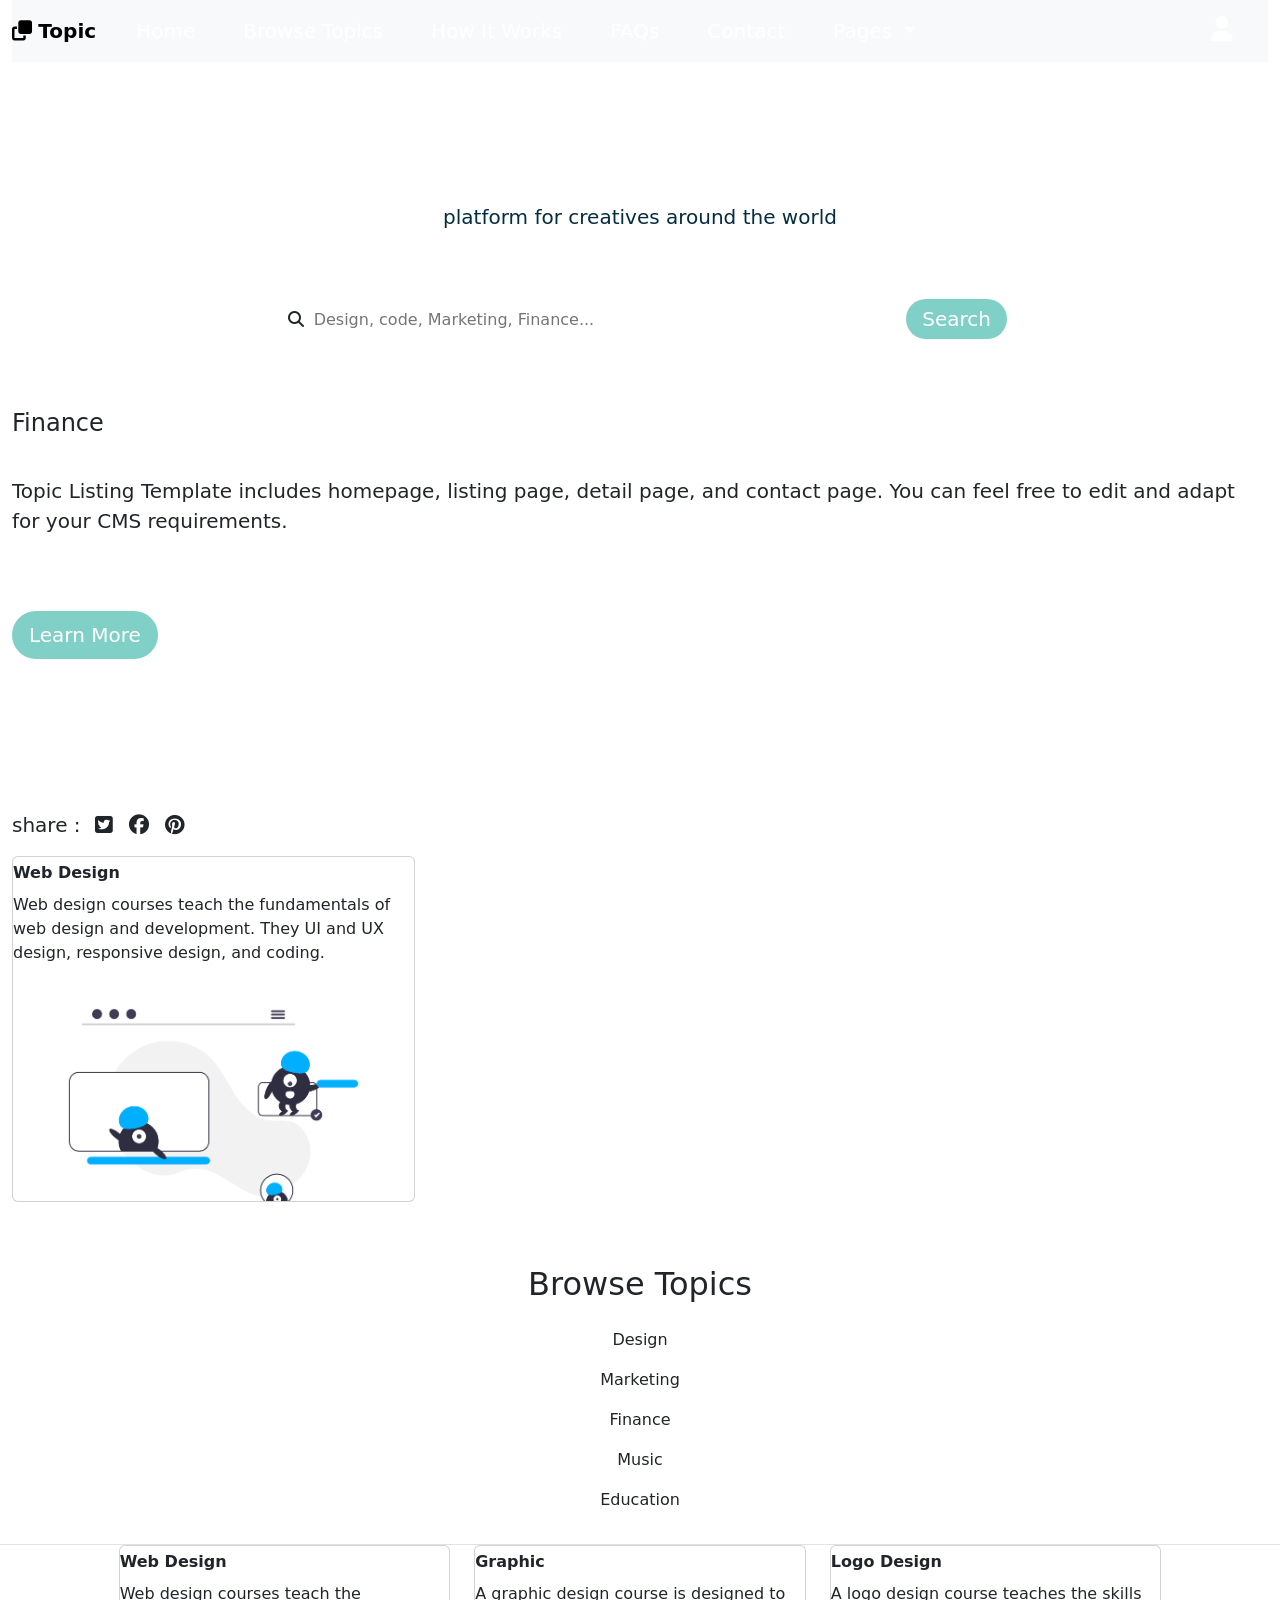
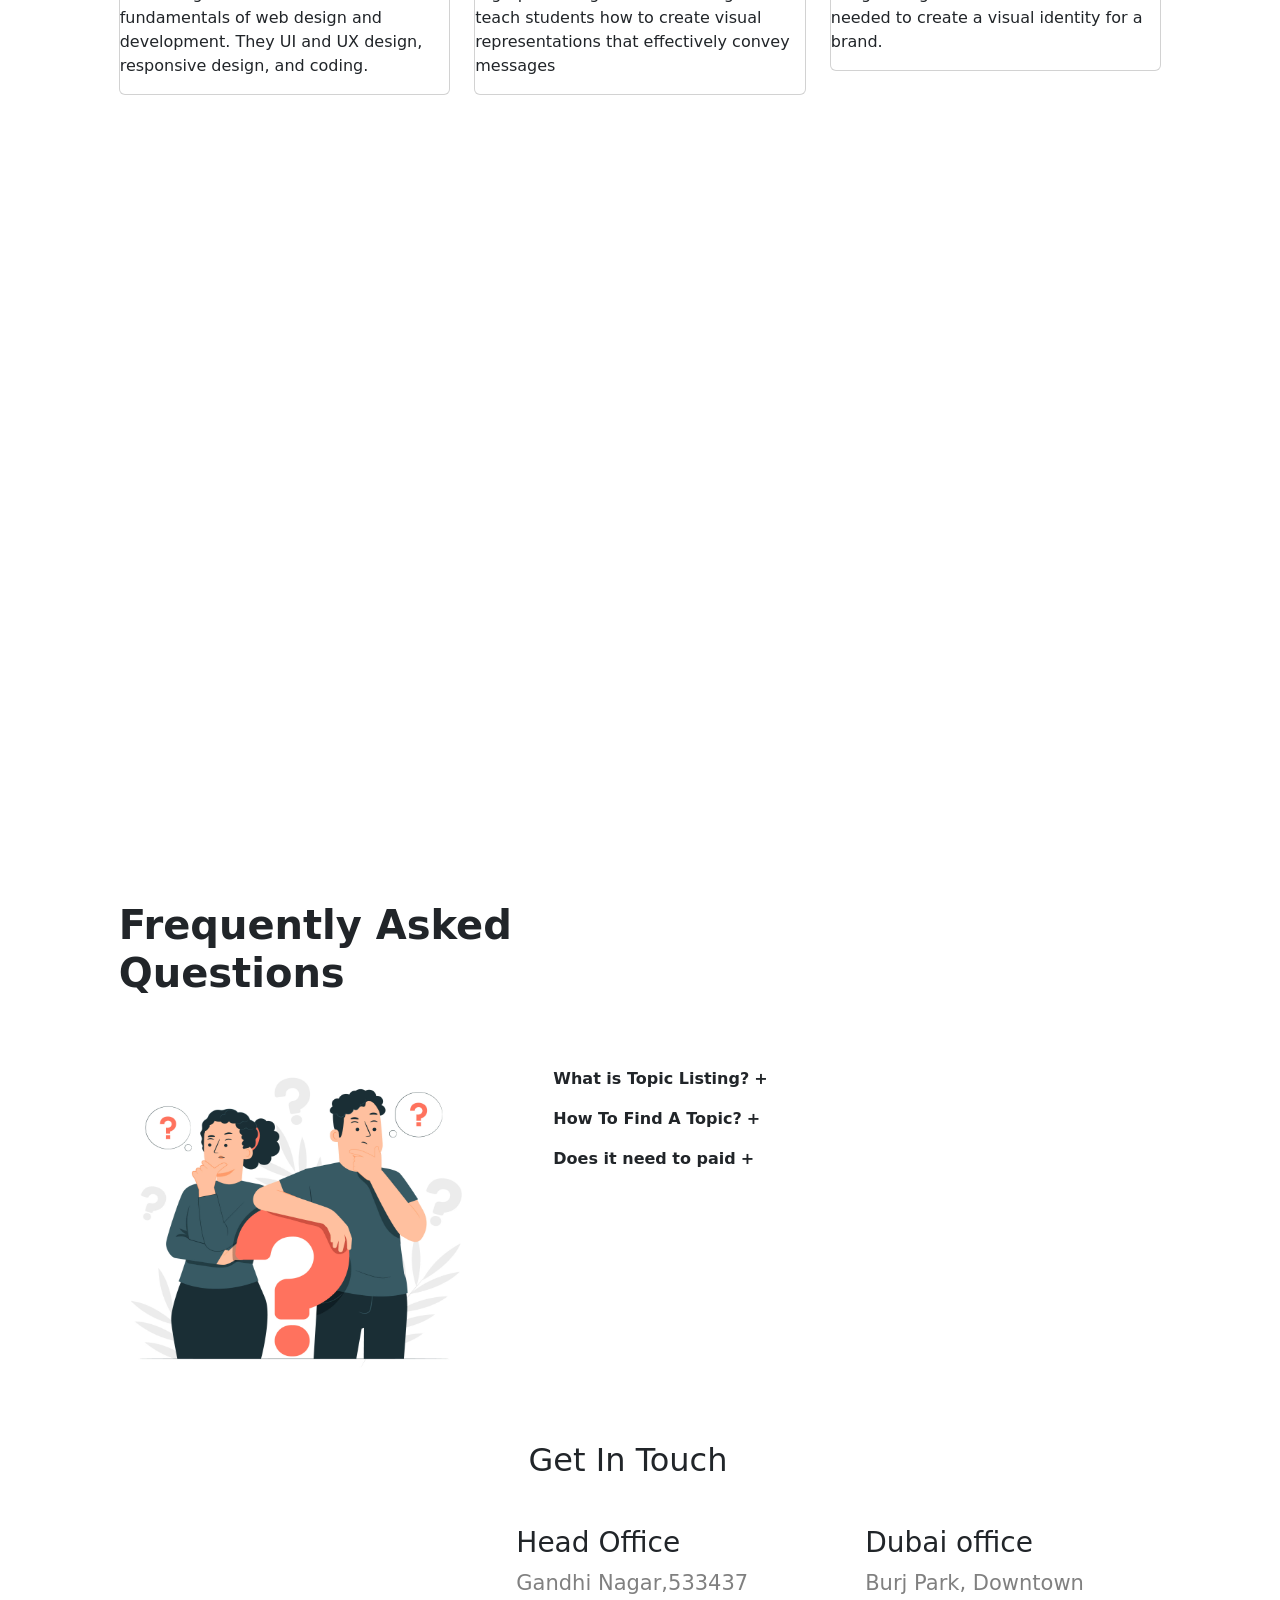
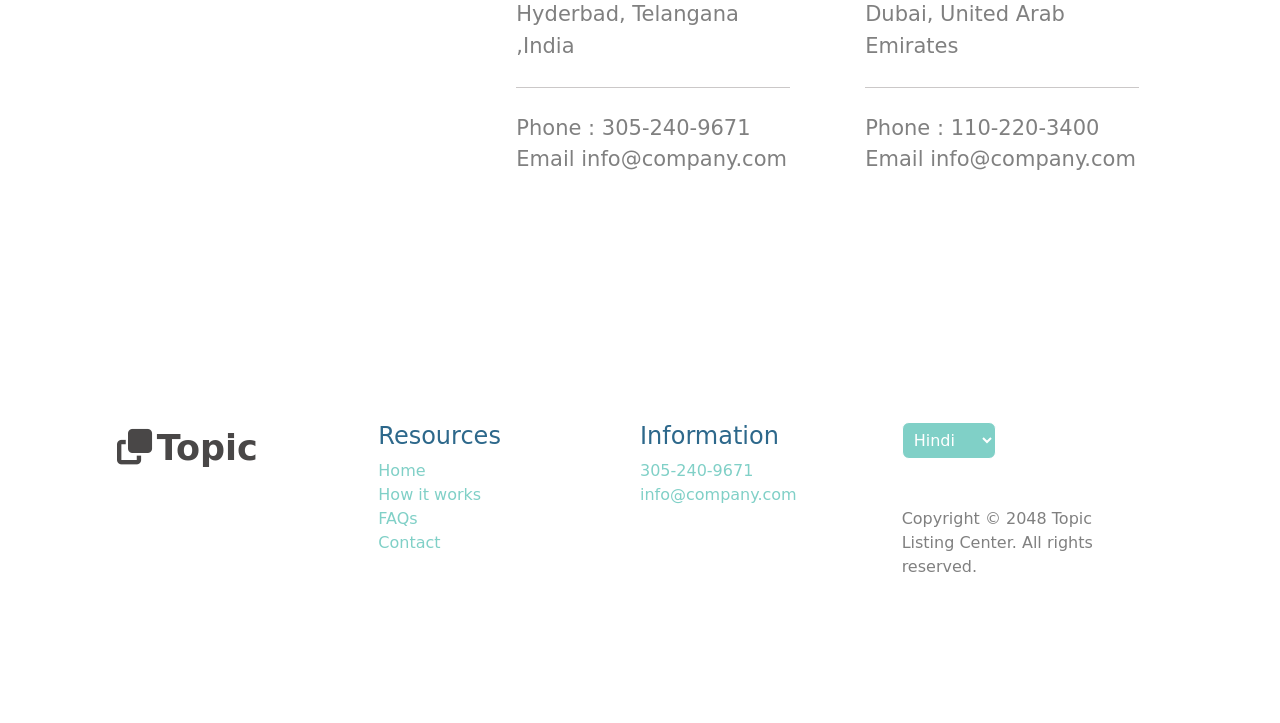
==== index.html @ e9207914 "Initial commit" ====
<!DOCTYPE html>
<html lang="en">

<head>
    <meta charset="UTF-8">
    <meta name="viewport" content="width=device-width, initial-scale=1.0">
    <title>Topic Listing website</title>
    <link rel="stylesheet" href="https://cdnjs.cloudflare.com/ajax/libs/font-awesome/6.7.2/css/all.min.css"
        integrity="sha512-Evv84Mr4kqVGRNSgIGL/F/aIDqQb7xQ2vcrdIwxfjThSH8CSR7PBEakCr51Ck+w+/U6swU2Im1vVX0SVk9ABhg=="
        crossorigin="anonymous" referrerpolicy="no-referrer" />
    <link href="https://cdn.jsdelivr.net/npm/bootstrap@5.0.2/dist/css/bootstrap.min.css" rel="stylesheet"
        integrity="sha384-EVSTQN3/azprG1Anm3QDgpJLIm9Nao0Yz1ztcQTwFspd3yD65VohhpuuCOmLASjC" crossorigin="anonymous">
    <script src="https://cdn.jsdelivr.net/npm/bootstrap@5.0.2/dist/js/bootstrap.bundle.min.js"
        integrity="sha384-MrcW6ZMFYlzcLA8Nl+NtUVF0sA7MsXsP1UyJoMp4YLEuNSfAP+JcXn/tWtIaxVXM"
        crossorigin="anonymous"></script>
    <link rel="stylesheet" href="./css/style.css">
</head>

<body>
    <div class="container-fluid">
        <nav class="navbar navbar-expand-lg navbar-light bg-light navv ">
            <!-- <div class="container-fluid"> -->
            <a class="navbar-brand icon" href="#"><i class="fa-solid fa-clone"></i> <b>Topic</b></a>
            <button class="navbar-toggler" type="button" data-bs-toggle="collapse"
                data-bs-target="#navbarSupportedContent" aria-controls="navbarSupportedContent" aria-expanded="false"
                aria-label="Toggle navigation">
                <span class="navbar-toggler-icon"></span>
            </button>
            <div class="collapse navbar-collapse" id="navbarSupportedContent">
                <ul class="navbar-nav me-auto mb-2 mb-lg-0" style="margin-right: 0;">
                    <li class="nav-item">
                        <a class="nav-link active mx-3 text-white fs-5" aria-current="page" href="#home">Home</a>
                    </li>
                    <li class="nav-item">
                        <a class="nav-link active mx-3 text-white fs-5" aria-current="page" href="#browse_topic">Browse Topics</a>
                    </li>
                    <li class="nav-item">
                        <a class="nav-link active mx-3 text-white fs-5" aria-current="page" href="#how_does_it_works">How It Works</a>
                    </li>
                    <li class="nav-item">
                        <a class="nav-link active mx-3 text-white fs-5" aria-current="page" href="#FAQs">FAQs</a>
                    </li>
                    <li class="nav-item">
                        <a class="nav-link active mx-3 text-white fs-5" aria-current="page" href="#get_in_touch">Contact</a>
                    </li>
                    <li class="nav-item dropdown">
                        <a class="nav-link dropdown-toggle mx-3 text-white fs-5" href="#" id="navbarDropdown"
                            role="button" data-bs-toggle="dropdown" aria-expanded="false">
                            Pages
                        </a>
                        <ul class="dropdown-menu" aria-labelledby="navbarDropdown"  >
                            <li ><a class="dropdown-item" href="./Topics_listing_page.html"style="color: gray;">Topics listing</a></li>
                            <li><a class="dropdown-item" href="./contact_page.html" style="color: gray;">Contact Form</a></li>
                            <!-- <li>
                                <hr class="dropdown-divider">
                            </li> -->

                        </ul>
                    </li>
                    <!-- <li class="nav-item" style="margin-right: -10%;">
                        <a class="nav-link active" id="profile" aria-current="page" href="#"><i
                                class="fa-solid fa-user"></i></a>
                    </li> -->
                </ul>
                <!-- <a href="./loginpage.html" style="margin-right: 3%;"><button style="background-color: white; border: 1px solid #58a49b; color:#58a49b; border-radius: 5px; width: 140%;">Login</button></a> -->
                <a href="./signuppage.html" style="margin-right: 3%;"><i style="  color:white; border-radius: 50%; font-size: 25px; margin-top: 3%;" class="fa-solid fa-user profilee" ></i></a>
            </div>
            <!-- </div> -->

        </nav>

        <!-- section1 -->
        <div class="sec1" id="home">
            <div class="sec11">
                <h1 style="font-size: 60px;padding-top:5%;font-weight: 700;text-align: center;color: white;">
                    Discover.Learn.Enjoy</h1>
                <h5 style="text-align: center; margin-bottom: 5%;color: #052d40;">platform for creatives around the
                    world
                </h5>
                <center>
                    <div
                        style="width:60%; border-radius: 50px; display: flex; border: none; background-color: white; padding: 0.2%; align-items: center;">
                        <i class="fa-solid fa-magnifying-glass" style="padding-left: 3%; margin-right:1% ;"></i>
                        <input type="search" style="width:90%; height:50px; border-radius: 50px; border: none; outline: none;"
                            placeholder="Design, code, Marketing, Finance..." class="inputt">
                        <button
                            style="width:15%; height:40px; border-radius: 30px; background-color:#80d0c7 ; border: none; margin-right: 1%; color: white; font-size: 20px;" class="search_btn hb">Search</button>
                    </div>
                </center>
            </div>

            <div class="sec12"></div>
            <!-- <a href="" > -->
            <div class="finance">
                <div class="opacity"></div>
                <div class="financecontent">
                    <h4 style="margin-bottom: 3%; margin-top: 5%;">Finance</h4>
                    <p style="font-size: 20px;margin-bottom: 3%; margin-top: 3%;">Topic Listing Template includes
                        homepage,
                        listing
                        page, detail page, and contact page. You can feel free to edit and adapt for your CMS
                        requirements.
                    </p>
                    <button type="button" class="btn btn-lg hb"
                        style="margin-top: 3%; background-color:#80d0c7; border-radius: 30px; color: rgba(36, 6, 6); color: white;">Learn
                        More</button>
                    <p style="margin-top: 12%; font-size: 20px;">share : <i
                            class="fa-brands fa-square-twitter mx-2"></i><i class="fa-brands fa-facebook mx-2"></i><i
                            class="fa-brands fa-pinterest mx-2"></i></p>
                </div>

            </div>
            <!-- </a> -->
            <!-- <a href="./designpage.html"> -->
            <div class="row">
                <div class="col-md-4 div-1">
                    <div class="card design-cards ">
                        <b style=" margin-top: 1%;" class="card-title title1">Web Design</b>
                        <p class="browse-card-p browse-card-p1">Web design courses teach the fundamentals of web design
                            and
                            development. They UI and UX design, responsive design, and coding.</p>
                        <img src="./Imagess/undraw_Remote_design_team_re_urdx.png" class="img-fluid" alt=""
                            style="border-radius: 10px;" class="browse-img1">
                    </div>
                </div>
            </div>

        </div>
    <!-- </a> -->

        <!-- browse topics -->
        <div class="row" id="browse_topic">
            <div class="col-md-12">
                <h2 style="text-align: center; margin-top: 5%; margin-bottom: 2%;">Browse Topics</h2>
            </div>
        </div>
        <div class="row" style="border-bottom: 1px solid rgb(227, 226, 226); height: 10%; ">
            <center>
                <p class="browse-p browse-p1">Design</p>
                <p class="browse-p browse-p2">Marketing</p>
                <p class="browse-p browse-p3">Finance</p>
                <p class="browse-p browse-p4">Music</p>
                <p class="browse-p browse-p5">Education</p>
            </center>
            <p></p>
        </div>

        <div class="row" style="margin-bottom: 5%;">
            <div class="col-md-1"></div>
            <div class="col-md-10">
                <div class="row row-1">
                    <div class="col-md-4 div-1">
                        <div class="card browse-cards ">
                            <b style=" margin-top: 1%;"class="card-title title1">Web Design</b>
                            <p class="browse-card-p browse-card-p1">Web design courses teach the fundamentals of web design and development. They  UI and UX design, responsive design, and coding.</p>
                            <img src="../Project/Imagess/undraw_Remote_design_team_re_urdx.png" alt="" style="border-radius: 10px;" class="browse-img1">
                        </div>
                    </div>
                    <div class="col-md-4 div-2">
                        <div class="card browse-cards ">
                            <b style=" margin-top: 1%;"class="card-title title2">Graphic</b>
                            <p class="browse-card-p browse-card-p2">A graphic design course is designed to teach students how to create visual representations that effectively convey messages</p>
                            <img src="../Project/Imagess/undraw_Redesign_feedback_re_jvm0.png" alt="" style="border-radius: 10px;" class="browse-img2">
                        </div>
                    </div>
                    <div class="col-md-4 div-3">
                        <div class="card browse-cards ">
                            <b style=" margin-top: 1%;"class="card-title title3">Logo Design</b>
                            <p class="browse-card-p browse-card-p3">A logo design course teaches the skills needed to create a visual identity for a brand. </p>
                            <img src="../Project/Imagess/colleagues-working-cozy-office-medium-shot.png" alt="" style="border-radius: 10px;" class="browse-img3">
                        </div>
                    </div>
                </div>
            </div>
            <div class="col-md-1"></div>
        </div>



        <!-- how does it works -->
        <div class="sec3" id="how_does_it_works">
            <div class="sec3opacity"></div>
            <div class="sec3content">
                <center>
                    <h1 style="color: white;margin-top: 100px;">How does it work</h1>
                </center>
                <div class="row" style="margin-top:40px">
                    <div class="col-md-2"></div>
                    <div class="col-md-1">
                        <center>
                        <div class="search">
                            <div class="search1">
                                <i class="fa-solid fa-magnifying-glass"
                                    style="padding: 0px;color: white;font-size: 20px;"></i>
                            </div>
                        </div>
                        </center>
                        <!-- <div class="bookmark"></div>
                    <div class="read"></div> -->
                    </div>
                    <div class="col-md-7">
                        <h3 style="color: white;">Search your favourite topic</h3>
                        <p style="color: white;">Lorem ipsum dolor sit amet consectetur adipisicing elit. Reiciendis, cumque magnam? Sequi,
                            cupiditate quibusdam alias illum sed esse ad dignissimos libero sunt, quisquam numquam
                            aliquam? Voluptas, accusamus omnis?</p>
                    </div>
                    <div class="col-md-2"></div>
                </div>
                <div class="row" style="margin-top:90px">
                    <div class="col-md-2"></div>
                    <div class="col-md-1">
                        <center>
                        <div class="search">
                            <div class="search1">
                                <i class="fa-solid fa-bookmark" style="color: white;font-size: 20px;"></i>
                            </div>
                        </div></center>
                        <!-- <div class="bookmark"></div>
                    <div class="read"></div> -->
                    </div>
                    <div class="col-md-7">
                        <h3 style="color: white;">Bookmark & Keep it for yourself</h3>
                        <p style="color: white;">Lorem ipsum dolor sit amet consectetur adipisicing elit. Reiciendis, cumque magnam? Sequi,
                            cupiditate quibusdam alias illum sed esse ad dignissimos libero sunt, quisquam numquam
                            aliquam? Voluptas, accusamus omnis?</p>
                    </div>
                    <div class="col-md-2"></div>
                </div>
                <div class="row" style="margin-top:90px">
                    <div class="col-md-2"></div>
                    <div class="col-md-1">
                        <center>
                        <div class="search">
                            <div class="search1">
                                <i class="fa-solid fa-book-open"
                                    style="padding: 0px;color: white;font-size: 20px;"></i>
                            </div>
                        </div>
                        </center>
                        <!-- <div class="bookmark"></div>
                    <div class="read"></div> -->
                    </div>
                    <div class="col-md-7">
                        <h3 style="color: white;">Read & Enjoy</h3>
                        <p style="color: white;">Lorem ipsum dolor sit amet consectetur adipisicing elit. Reiciendis, cumque magnam? Sequi,
                            cupiditate quibusdam alias illum sed esse ad dignissimos libero sunt, quisquam numquam
                            aliquam? Voluptas, accusamus omnis?</p>
                    </div>
                    <div class="col-md-2"></div>
                </div>
            </div>
        </div>


        <!-- FAQ -->
        <div class="row" id="FAQs">
            <div class="col-md-1"></div>
            <div class="col-md-4">
                <h1 style="font-weight:700; margin-bottom: 50px;margin-top: 50px;">Frequently Asked Questions</h1>
            </div>
            <div class="col-md-1"></div>
            <div class="col-md-1"></div>
        </div>
        <div class="faq">

            <div class="row">
                <div class="col-md-1"></div>
                <div class="col-md-4"><img src="./Imagess/faq_graphic.jpg" style="width: 350px; height: 330px;" alt="">
                </div>
                <div class="col-md-6" style="padding: 20px;">
                    <div class="main-div">
                        <!-- <h1>Frequently asked questions</h1> -->
                        <div class="first-div">
                            <div class="child1" onclick="func1()" style="padding-left: 0;">
                                <b>What is Topic Listing?</b>
                                <b>+</b>
                            </div>
                            <p class="p1"></p>
                        </div>
                        <div class="second-div">
                            <div class="child2" onclick="func2()" style="padding-left: 0;">
                                <b>How To Find A Topic?</b>
                                <b>+</b>
                            </div>
                            <p class="p2"></p>
                        </div>
                        <div class="third-div">
                            <div class="child3" onclick="func3()" style="padding-left: 0;">
                                <b>Does it need to paid</b>
                                <b>+</b>
                            </div>
                            <p class="p3"></p>
                        </div>
                    </div>
                </div>
                <div class="col-md-1"></div>
            </div>
        </div>

        <!-- Get in Touch -->
        <div class="row get-in-touch" id="get_in_touch">
            <div class="row" style="margin-top: 5%; margin-bottom: 3%;">
                <div class="col-md-12">
                    <h2 style="text-align: center;">Get In Touch</h2>
                </div>
            </div>
            <div class="row row-2">
                <div class="col-md-1"></div>
                <div class="col-md-10">
                    <div class="row" style="margin-bottom: 10%;">
                        <div class="col-md-4">
                            <iframe
                                src="https://www.google.com/maps/embed?pb=!1m18!1m12!1m3!1d487293.47787204565!2d78.07836299470655!3d17.41273323120619!2m3!1f0!2f0!3f0!3m2!1i1024!2i768!4f13.1!3m3!1m2!1s0x3bcb99daeaebd2c7%3A0xae93b78392bafbc2!2sHyderabad%2C%20Telangana!5e0!3m2!1sen!2sin!4v1741880801107!5m2!1sen!2sin"
                                width="350" height="230" style="border:0;" allowfullscreen="" loading="lazy"
                                referrerpolicy="no-referrer-when-downgrade" style="border-radius: 10px;"></iframe>
                        </div>
                        <div class="col-md-4" style="padding-left: 6%;">
                            <div style="border-bottom: 1px solid rgb(203, 200, 200);">
                                <h3>Head Office</h3>
                                <p style="color: gray; font-size: 21px; margin-bottom: 0;">Gandhi Nagar,533437</p>
                                <p style="color: gray; margin:0; font-size: 21px;  margin-bottom: 9%;">Hyderbad,
                                    Telangana ,India</p>
                            </div>
                            <div>
                                <p style="color: gray; font-size: 21px; margin: 0; margin-top: 9%;">Phone : 305-240-9671
                                </p>
                                <p style="color: gray; font-size: 21px;">Email
                                    info@company.com</p>
                            </div>
                        </div>
                        <div class="col-md-4" style="padding-left: 6%;">
                            <div style="border-bottom: 1px solid rgb(203, 200, 200);">
                                <h3>Dubai office</h3>
                                <p style="color: gray; font-size: 21px; margin-bottom: 0;">Burj Park, Downtown</p>
                                <p style="color: gray; margin:0; font-size: 21px;  margin-bottom: 9%;">Dubai, United
                                    Arab Emirates</p>
                            </div>
                            <div>
                                <p style="color: gray; font-size: 21px; margin: 0; margin-top: 9%;">Phone : 110-220-3400
                                </p>
                                <p style="color: gray; font-size: 21px;">Email
                                    info@company.com</p>
                            </div>
                        </div>
                    </div>
                </div>
                <div class="col-md-1"></div>
            </div>
        </div>

        <!-- footer -->
        <div class="row">
            <div class="row" style="margin-top: 10%; margin-bottom: 10%;">
                <div class="col-md-1"></div>
                <div class="col-md-10">
                    <div class="row">
                        <div class="col-md-3">
                            <a class="navbar-brand icon" href="#"><i class="fa-solid fa-clone"
                                    style="color: rgb(73, 71, 71); font-size: 35px;"></i> <b
                                    style="color: rgb(73, 71, 71); font-size: 35px;">Topic</b></a>
                        </div>
                        <div class="col-md-3">
                            <h4 style="color: #2d688b;">Resources</h4>
                            <a href="#home" style="text-decoration: none; color: #80d0c7;">Home</a><br>
                            <a href="#how_does_it_works" style="text-decoration: none; color: #80d0c7;">How it works</a><br>
                            <a href="#FAQs" style="text-decoration: none; color: #80d0c7;">FAQs</a><br>
                            <a href="#get_in_touch" style="text-decoration: none; color: #80d0c7;">Contact</a>
                        </div>
                        <div class="col-md-3">
                            <h4 style="color: #2d688b;">Information</h4>
                            <a href="" style="text-decoration: none; color: #80d0c7;">305-240-9671</a><br>
                            <a href="" style="text-decoration: none; color: #80d0c7;">
                                info@company.com</a><br>
                        </div>
                        <div class="col-md-3">
                            <select name="" id=""
                                style="background-color:#80d0c7; border-radius: 7px; border: 1px solid white; padding: 3%; color: white;">
                                <option value="Hindi">Hindi</option>
                                <option value="Telugu">Telugu</option>
                                <option value="English">English</option>
                            </select>
                            <br><br><br>
                            <p style="color: gray;">Copyright © 2048 Topic Listing Center. All rights reserved.</p>
                        </div>
                    </div>
                </div>
                <div class="col-md-1"></div>
            </div>
        </div>


        
    </div>

    <!-- script -->
     <!-- <script src="../bootstrapp/browse_topics_js.js"></script> -->
     <script src="./JS/project_js.js"></script>
    <!-- <script src="../bootstrapp/browse_topics_js.js"></script> -->

</body>
    
</html>
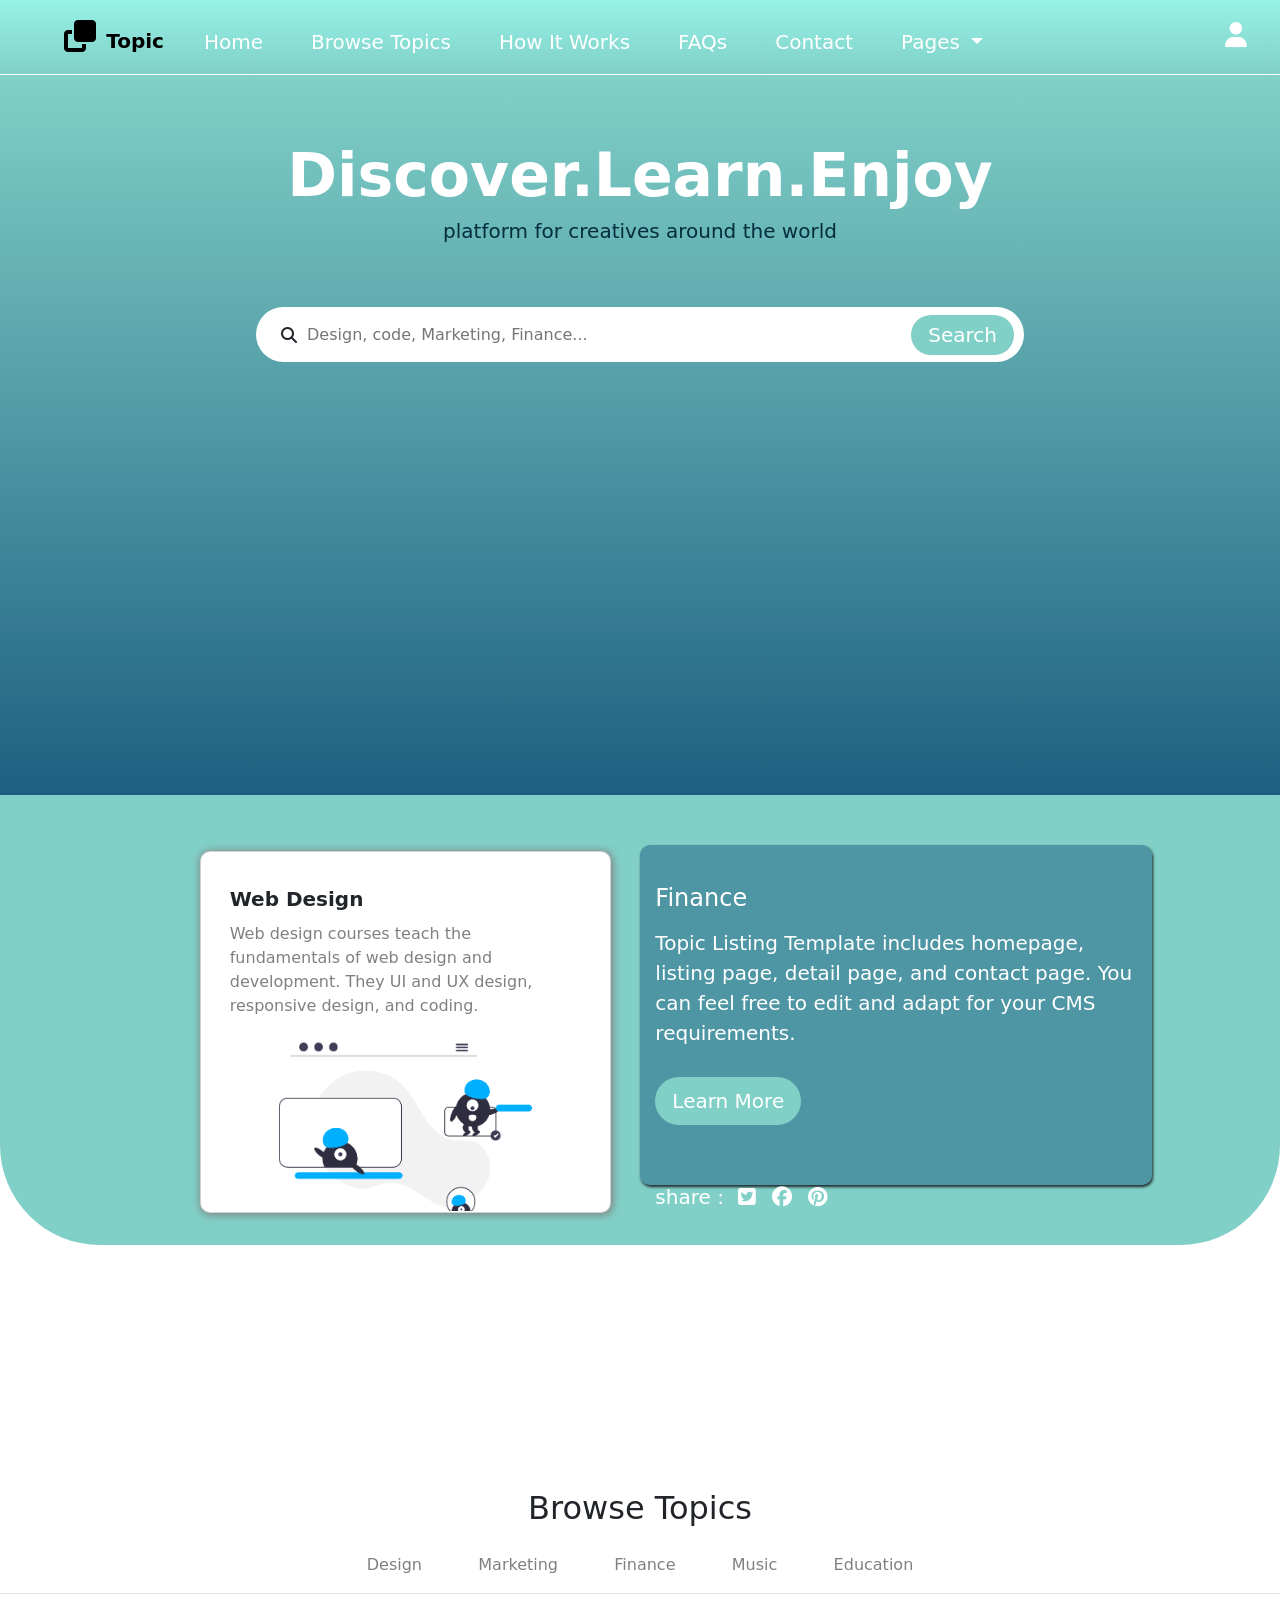
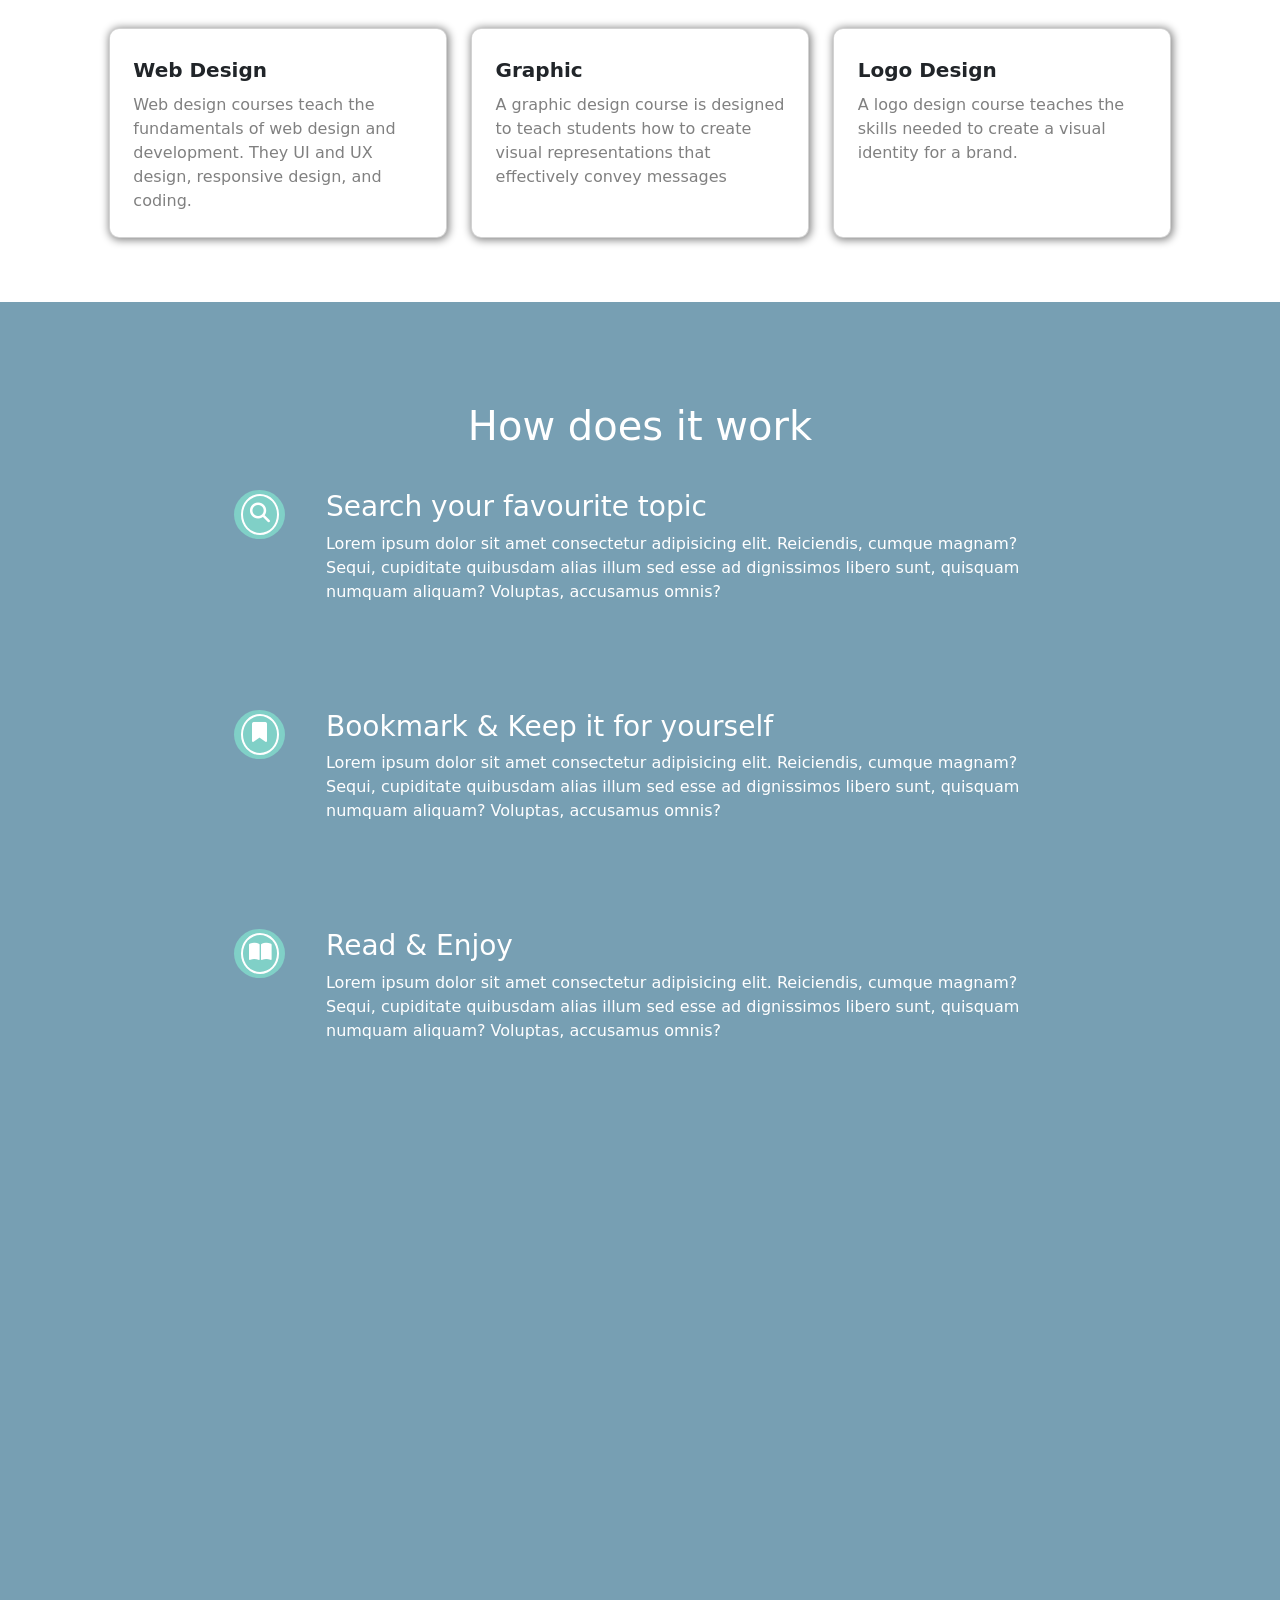
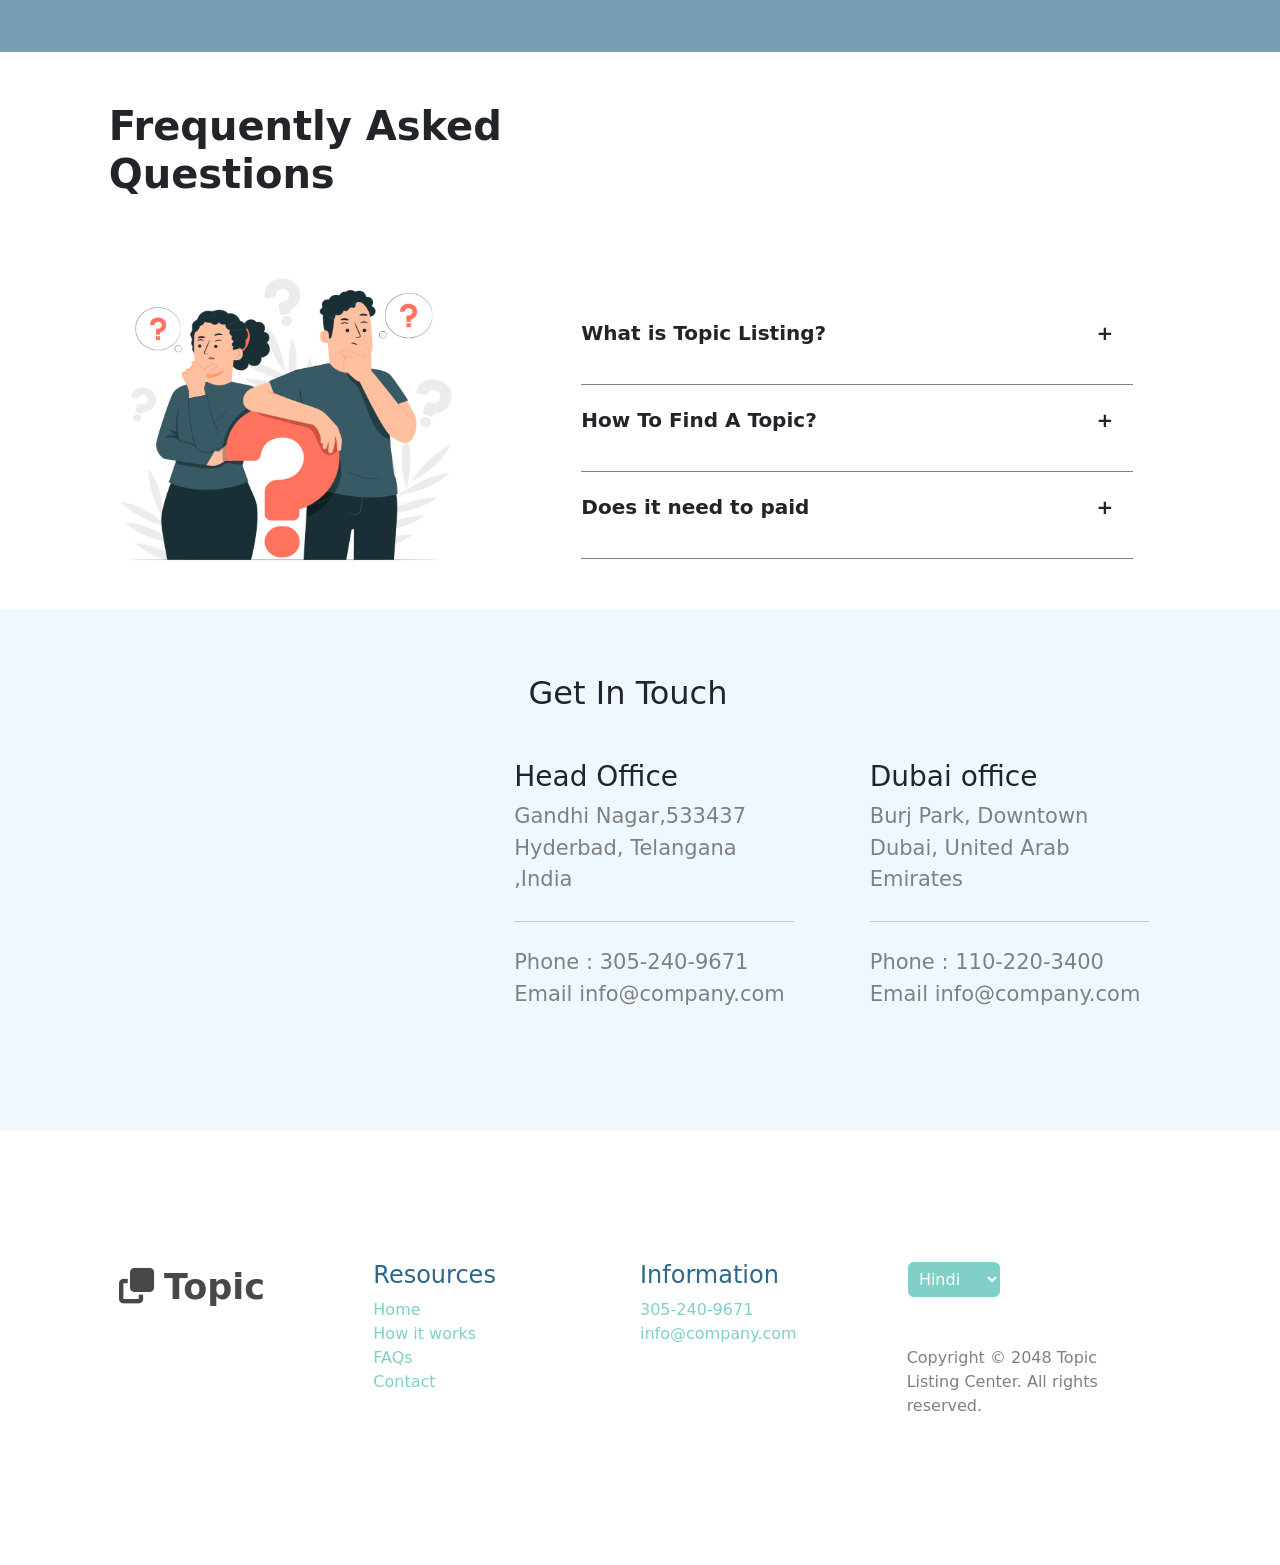
==== commit 2f943eba: "Fixed CSS filename case issue" ====
--- a/index.html
+++ b/index.html
@@ -13,7 +13,7 @@
     <script src="https://cdn.jsdelivr.net/npm/bootstrap@5.0.2/dist/js/bootstrap.bundle.min.js"
         integrity="sha384-MrcW6ZMFYlzcLA8Nl+NtUVF0sA7MsXsP1UyJoMp4YLEuNSfAP+JcXn/tWtIaxVXM"
         crossorigin="anonymous"></script>
-    <link rel="stylesheet" href="./css/style.css">
+    <link rel="stylesheet" href="./CSS/style.css">
 </head>
 
 <body>
@@ -398,5 +398,5 @@
     <!-- <script src="../bootstrapp/browse_topics_js.js"></script> -->
 
 </body>
-    
+
 </html>
--- a/CSS/style.css
+++ b/CSS/style.css
@@ -0,0 +1,281 @@
+.container-fluid{
+    margin: 0% !important;
+    padding: 0;
+}
+.icon {
+    font-size: 32px;
+    margin-left: 5%;
+}
+
+.navv {
+    background-image: linear-gradient(#97f2e7, #80d0c7);
+    border-bottom: 1px solid white;
+    /* position: sticky !important; */
+    /* top: 0; */
+}
+
+.nav-item {
+    padding-top: 10px;
+
+}
+.nav-link:hover{
+    color: #1d5f81 !important;
+}
+.hb:hover{
+    background-color: #1d5f81 !important;
+}
+.profile {
+    margin-left: 100px;
+}
+
+.profilee:hover{
+    /* background-color: white; */
+    /* border: 1px solid white; */
+    /* padding: 30%; */
+    color: #1d5f81 !important;
+}
+.input1:focus{
+    /* border: 1px solid white !important;
+     */
+     border: none;
+     outline: none;
+}
+.sec1 {
+    position: relative;
+    height: 150svh
+}
+
+.sec11 {
+    background-image: linear-gradient(#80d0c7, #1d5f81);
+    height: 80svh;
+}
+
+.sec12 {
+    background-color: #80d0c7;
+    height: 50svh;
+    border-bottom-left-radius: 100px;
+    border-bottom-right-radius: 100px;
+}
+
+.finance {
+    width: 40%;
+    height: 340px;
+    background-image: url(./Imagess/businesswoman-using-tablet-analysis.jpg);
+    background-repeat: no-repeat;
+    background-size: cover;
+    /* opacity: 0.5; */
+    position: relative;
+    top: -400px;
+    left: 50%;
+    /* padding: 10px; */
+    box-shadow: 1px 2px 3px;
+    border-radius: 10px;
+
+}
+
+.opacity {
+    width: 100%;
+    height: 340px;
+    position: absolute;
+    background-color: #1d5f81;
+    opacity: 0.5;
+    border-radius: 10px;
+}
+
+.financecontent {
+    width: 100%;
+    height: 420px;
+    position: absolute;
+    color: white;
+    padding: 3%;
+}
+
+
+/* browse course */
+body {
+    overflow-x: hidden;
+}
+
+.browse-p {
+    display: inline;
+    margin: 3% 2%;
+    padding-bottom: 1%;
+    color: gray;
+}
+
+.browse-p:hover {
+    border-bottom: 1px solid blue;
+    color: blue;
+}
+
+.browse-cards {
+    margin-top: 10%;
+    border-radius: 10px !important;
+    box-shadow: 1px 1px 9px 1px gray;
+    padding: 7%;
+    height: 86%;
+}
+
+.design-cards {
+    margin-top: 10%;
+    border-radius: 10px !important;
+    box-shadow: 1px 1px 9px 1px gray;
+    padding: 7%;
+    height: 84%;
+    position: relative;
+    top: -775px;
+    left: 200px
+}
+
+.browse-card-p {
+    color: gray;
+    /* padding: 2%; */
+    margin-bottom: 0;
+}
+
+a {
+    text-decoration: none;
+    color: #1d5f81;
+    display: inline !important;
+}
+
+
+
+
+
+
+
+
+
+/* get in touch css */
+.get-in-touch {
+    background-color: #f0f8ff;
+}
+
+
+
+
+
+
+.main-div {
+    /* width:600px;
+    height:400px; */
+    /* box-shadow: rgba(100, 100, 111, 0.2) 0px 7px 29px 0px; */
+    /* border-radius: 20px; */
+    padding: 30px;
+}
+
+/* body{
+    display: flex;
+    justify-content: center;
+  } */
+b {
+    font-size: 20px;
+    /* border-bottom: 1px solid gray; */
+
+}
+
+.child1 {
+    display: flex;
+    justify-content: space-between;
+    /* border-bottom: 1px solid gray; */
+    padding: 20px;
+}
+
+.first-div {
+    border-bottom: 1px solid gray;
+
+
+}
+
+.second-div {
+    border-bottom: 1px solid gray;
+
+}
+
+.third-div {
+    border-bottom: 1px solid gray;
+
+}
+
+.child2 {
+    display: flex;
+    justify-content: space-between;
+    /* border-bottom: 1px solid gray; */
+    padding: 20px;
+}
+
+.child3 {
+    display: flex;
+    justify-content: space-between;
+    /* border-bottom: 1px solid gray; */
+    padding: 20px;
+}
+
+.child {
+    display: flex;
+    justify-content: space-between;
+    /* border-bottom: 1px solid gray; */
+    padding: 20px;
+}
+
+
+/* //how does it works */
+.sec3 {
+    width: 100%;
+    height: 150svh;
+    background-image: url(./Imagess/colleagues-working-cozy-office-medium-shot.jpg);
+    background-size: cover;
+    position: relative;
+}
+
+.sec3opacity {
+    width: 100%;
+    height: 150svh;
+    position: absolute;
+    background-color: #1d5f81;
+    opacity: 0.6;
+}
+
+.sec3content {
+    width: 100%;
+    height: 100svh;
+    position: absolute;
+
+}
+
+.search {
+    width: 60%;
+    height: 100%;
+    background-color: #80d0c7;
+    border-radius: 50%;
+    padding: 5%;
+}
+
+.search1 {
+    width: 90%;
+    height: 80%;
+    border: 2px solid white;
+    /* background-color: white; */
+    padding: 15%;
+    border-radius: 50%;
+}
+
+.bookmark {
+    width: 100%;
+    height: 100px;
+    background-color: #80d0c7;
+    border-radius: 100%;
+}
+
+.read {
+    width: 100%;
+    height: 100px;
+    background-color: #80d0c7;
+    border-radius: 100%;
+}
+
+option{
+    background-color: #80d0c7;
+}
+
